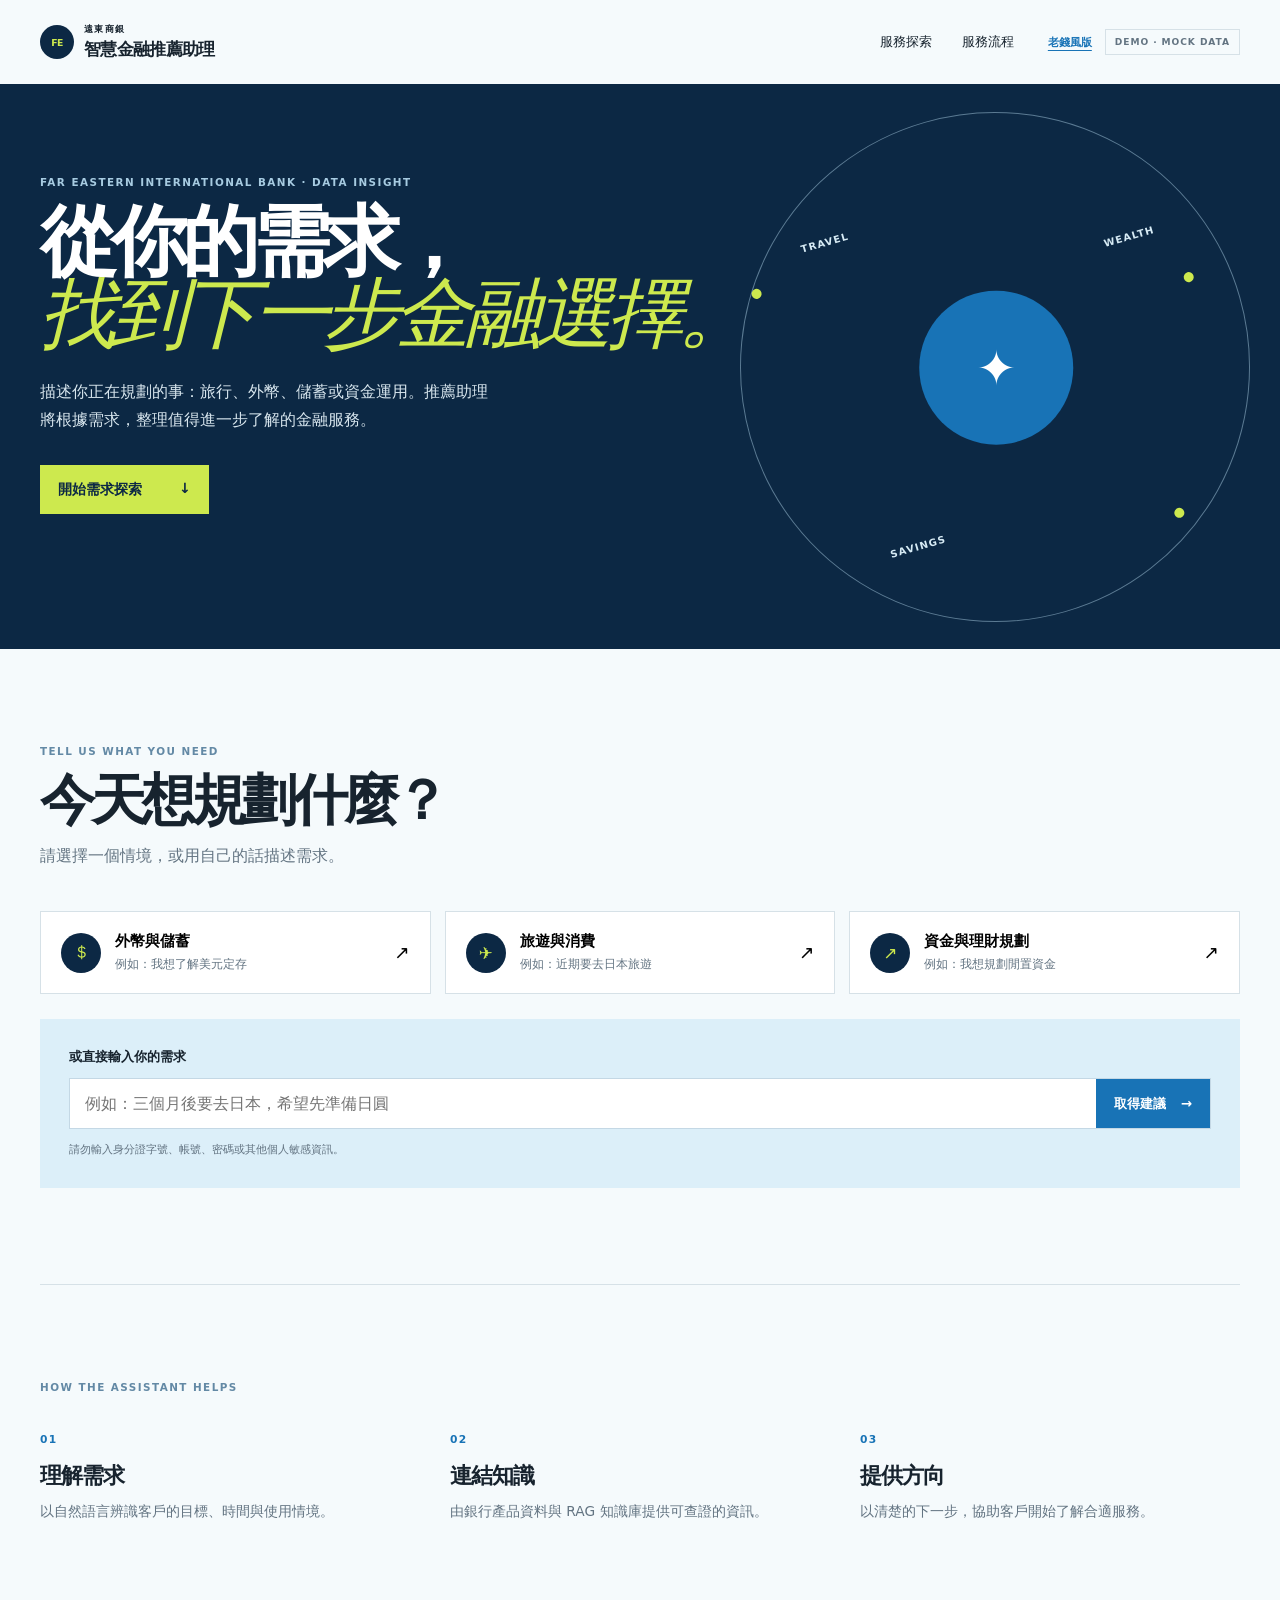
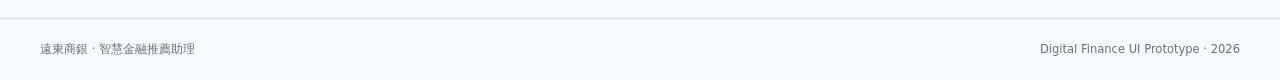
==== modern.html @ d06f3d7a "Add files via upload" ====
<!doctype html>
<html lang="zh-Hant">
  <head>
    <meta charset="UTF-8" />
    <meta name="viewport" content="width=device-width, initial-scale=1.0" />
    <meta name="description" content="遠東商銀智慧金融推薦助理介面示範：數位金融風格。" />
    <title>智慧金融推薦助理｜數位金融版</title>
    <link rel="stylesheet" href="modern.css" />
  </head>
  <body>
    <header class="site-header">
      <a class="brand" href="#top"><span class="brand-mark">FE</span><span><small>遠東商銀</small>智慧金融推薦助理</span></a>
      <nav><a href="#advisor">服務探索</a><a href="#how-it-works">服務流程</a></nav>
      <div class="header-actions"><a class="style-switch" href="index.html">老錢風版</a><span class="demo-badge">DEMO · MOCK DATA</span></div>
    </header>
    <main id="top">
      <section class="hero">
        <div class="hero-content"><p class="eyebrow">FAR EASTERN INTERNATIONAL BANK · DATA INSIGHT</p><h1>從你的需求，<br /><em>找到下一步金融選擇。</em></h1><p class="hero-copy">描述你正在規劃的事：旅行、外幣、儲蓄或資金運用。推薦助理將根據需求，整理值得進一步了解的金融服務。</p><a class="primary-button" href="#advisor">開始需求探索 <span>↓</span></a></div>
        <div class="hero-orbit" aria-hidden="true"><div class="orbit-center">✦</div><span class="dot dot-one"></span><span class="dot dot-two"></span><span class="dot dot-three"></span><p class="label one">TRAVEL</p><p class="label two">SAVINGS</p><p class="label three">WEALTH</p></div>
      </section>
      <section class="advisor-section" id="advisor">
        <div class="section-intro"><p class="eyebrow">TELL US WHAT YOU NEED</p><h2>今天想規劃什麼？</h2><p>請選擇一個情境，或用自己的話描述需求。</p></div>
        <div class="scenario-list"><button class="scenario-card" data-scenario="deposit" type="button"><span class="scenario-icon">＄</span><span><b>外幣與儲蓄</b><small>例如：我想了解美元定存</small></span><i>↗</i></button><button class="scenario-card" data-scenario="travel" type="button"><span class="scenario-icon">✈</span><span><b>旅遊與消費</b><small>例如：近期要去日本旅遊</small></span><i>↗</i></button><button class="scenario-card" data-scenario="wealth" type="button"><span class="scenario-icon">↗</span><span><b>資金與理財規劃</b><small>例如：我想規劃閒置資金</small></span><i>↗</i></button></div>
        <form class="need-form" id="needForm"><label for="customerNeed">或直接輸入你的需求</label><div class="input-row"><input id="customerNeed" name="customerNeed" placeholder="例如：三個月後要去日本，希望先準備日圓" required /><button type="submit">取得建議 <span>→</span></button></div><p class="form-note">請勿輸入身分證字號、帳號、密碼或其他個人敏感資訊。</p></form>
      </section>
      <section class="result-section" id="recommendations" hidden aria-live="polite"><div class="result-heading"><div><p class="eyebrow">PERSONALISED RESULT · MOCK</p><h2>你可能想進一步了解</h2></div><button class="reset-button" id="resetButton" type="button">重新探索</button></div><p class="need-summary" id="needSummary"></p><div class="recommendation-grid" id="recommendationGrid"></div><p class="disclaimer" id="disclaimer">此頁面為專案 UI 示意，所有推薦、數據及產品資訊皆為 mock data，不構成金融商品招攬、要約、投資或交易建議。正式服務上線前，應以遠東商銀公告及專人說明為準。</p></section>
      <section class="how-section" id="how-it-works"><p class="eyebrow">HOW THE ASSISTANT HELPS</p><div class="how-grid"><div><span>01</span><h3>理解需求</h3><p>以自然語言辨識客戶的目標、時間與使用情境。</p></div><div><span>02</span><h3>連結知識</h3><p>由銀行產品資料與 RAG 知識庫提供可查證的資訊。</p></div><div><span>03</span><h3>提供方向</h3><p>以清楚的下一步，協助客戶開始了解合適服務。</p></div></div></section>
    </main>
    <footer><span>遠東商銀 · 智慧金融推薦助理</span><span>Digital Finance UI Prototype · 2026</span></footer>
    <script src="script.js"></script>
  </body>
</html>
---- modern.css ----
:root { --navy:#0c2844; --blue:#1873b6; --sky:#dceff9; --ice:#f5fafc; --ink:#17232e; --muted:#637482; --line:#d6e1e7; --lime:#cde94e; }
*{box-sizing:border-box}html{scroll-behavior:smooth}body{background:var(--ice);color:var(--ink);font-family:Inter,ui-sans-serif,system-ui,-apple-system,BlinkMacSystemFont,"Segoe UI",sans-serif;margin:0}a{color:inherit;text-decoration:none}button,input{font:inherit}.site-header,footer{align-items:center;display:flex;justify-content:space-between;margin:auto;max-width:1280px;padding:23px 40px}.brand{align-items:center;display:flex;font-size:1.06rem;font-weight:780;gap:10px;letter-spacing:-.04em}.brand small{display:block;font-size:.58rem;font-weight:700;letter-spacing:.14em;margin-bottom:2px}.brand-mark{align-items:center;background:var(--navy);border-radius:50%;color:var(--lime);display:flex;font-size:.58rem;height:34px;justify-content:center;letter-spacing:-.06em;width:34px}nav{display:flex;gap:30px;margin-left:auto;margin-right:34px}nav a{font-size:.82rem}.header-actions{align-items:center;display:flex;gap:13px}.style-switch{color:var(--blue);font-size:.69rem;font-weight:700;text-decoration:underline;text-underline-offset:4px}.demo-badge{border:1px solid var(--line);color:var(--muted);font-size:.57rem;font-weight:700;letter-spacing:.1em;padding:7px 9px}.hero{background:var(--navy);color:white;min-height:565px;overflow:hidden;padding:92px max(40px,calc((100% - 1200px)/2));position:relative}.hero-content{position:relative;z-index:1}.eyebrow{color:#6389a5;font-size:.65rem;font-weight:750;letter-spacing:.14em;margin:0 0 18px}.hero .eyebrow{color:#a7cbe1}.hero h1,.section-intro h2,.result-heading h2{font-size:clamp(2.7rem,6vw,5.65rem);letter-spacing:-.08em;line-height:.94;margin:0 0 27px}.hero h1 em{color:var(--lime);font-family:Georgia,serif;font-weight:400}.hero-copy{color:#d8e6ee;font-size:1.02rem;line-height:1.7;max-width:460px}.primary-button{background:var(--lime);color:var(--navy);display:inline-flex;font-size:.88rem;font-weight:760;gap:37px;margin-top:15px;padding:15px 18px}.hero-orbit{border:1px solid rgba(187,221,241,.45);border-radius:50%;height:510px;position:absolute;right:max(-55px,calc((100vw - 1220px)/2));top:28px;transform:rotate(-16deg);width:510px}.orbit-center{align-items:center;background:var(--blue);border-radius:50%;display:flex;font-size:3rem;height:154px;justify-content:center;left:178px;position:absolute;top:178px;transform:rotate(16deg);width:154px}.dot{background:var(--lime);border-radius:50%;height:10px;position:absolute;width:10px}.dot-one{left:40px;top:113px}.dot-two{bottom:58px;right:112px}.dot-three{right:38px;top:216px}.label{color:#d7ebf5;font-size:.62rem;font-weight:750;letter-spacing:.12em;position:absolute}.one{left:100px;top:72px}.two{bottom:87px;left:102px}.three{right:63px;top:150px}.advisor-section,.result-section,.how-section{margin:auto;max-width:1200px;padding:96px 0}.section-intro{max-width:630px}.section-intro h2,.result-heading h2{font-size:clamp(2.2rem,4.3vw,4.1rem);margin-bottom:14px}.section-intro>p:last-child{color:var(--muted);line-height:1.6}.scenario-list{display:grid;gap:14px;grid-template-columns:repeat(3,1fr);margin:43px 0 25px}.scenario-card{align-items:center;background:white;border:1px solid var(--line);cursor:pointer;display:flex;gap:14px;padding:20px;text-align:left;transition:.2s}.scenario-card:hover,.scenario-card.is-selected{background:var(--sky);border-color:var(--blue);transform:translateY(-3px)}.scenario-icon{align-items:center;background:var(--navy);border-radius:50%;color:var(--lime);display:flex;flex:0 0 auto;font-size:1.05rem;height:40px;justify-content:center;width:40px}.scenario-card b,.scenario-card small{display:block}.scenario-card b{font-size:.93rem}.scenario-card small{color:var(--muted);font-size:.72rem;line-height:1.45;margin-top:5px}.scenario-card i{font-size:1.15rem;font-style:normal;margin-left:auto}.need-form{background:var(--sky);padding:29px}.need-form label{display:block;font-size:.82rem;font-weight:700;margin-bottom:12px}.input-row{background:white;border:1px solid #c4d8e5;display:flex}.input-row input{border:0;min-width:0;outline:0;padding:15px;width:100%}.input-row button{background:var(--blue);border:0;color:white;cursor:pointer;font-size:.84rem;font-weight:700;padding:0 18px;white-space:nowrap}.input-row button span{margin-left:10px}.form-note,.disclaimer{color:var(--muted);font-size:.71rem;line-height:1.55;margin:12px 0 0}.result-section{border-top:1px solid var(--line);padding-top:75px}.result-heading{align-items:end;display:flex;justify-content:space-between}.reset-button{background:transparent;border:1px solid var(--navy);color:var(--navy);cursor:pointer;padding:10px 14px}.need-summary{color:var(--muted);margin:25px 0}.recommendation-grid{display:grid;gap:16px;grid-template-columns:repeat(3,1fr)}.recommendation-card{background:white;border:1px solid var(--line);border-top:3px solid var(--blue);padding:24px}.recommendation-card .product-type{color:var(--blue);font-size:.64rem;font-weight:750;letter-spacing:.12em}.recommendation-card h3{font-size:1.4rem;letter-spacing:-.05em;margin:12px 0}.recommendation-card p{color:var(--muted);font-size:.85rem;line-height:1.62;min-height:68px}.recommendation-card a{border-bottom:1px solid var(--ink);display:inline-block;font-size:.79rem;font-weight:700;margin-top:12px;padding-bottom:3px}.disclaimer{border-top:1px solid var(--line);margin-top:30px;padding-top:18px}.how-section{border-top:1px solid var(--line)}.how-grid{display:grid;gap:30px;grid-template-columns:repeat(3,1fr);margin-top:35px}.how-grid span{color:var(--blue);font-size:.67rem;font-weight:750;letter-spacing:.11em}.how-grid h3{font-size:1.4rem;letter-spacing:-.04em;margin:13px 0 9px}.how-grid p{color:var(--muted);font-size:.86rem;line-height:1.6;margin:0}footer{border-top:1px solid var(--line);color:var(--muted);font-size:.72rem}@media(max-width:820px){.site-header,footer{padding:18px 20px}nav{display:none}.header-actions{gap:7px}.style-switch{font-size:.6rem}.demo-badge{font-size:.47rem}.hero{min-height:630px;padding:70px 20px}.hero-orbit{height:350px;right:-112px;top:300px;width:350px}.orbit-center{height:107px;left:121px;top:121px;width:107px}.advisor-section,.result-section,.how-section{padding:65px 20px}.scenario-list,.recommendation-grid,.how-grid{grid-template-columns:1fr}.scenario-list{margin-top:30px}.result-heading{align-items:start;gap:15px}.input-row{display:block}.input-row button{padding:13px 15px;width:100%}.need-form{padding:20px}footer{align-items:flex-start;flex-direction:column;gap:10px}}
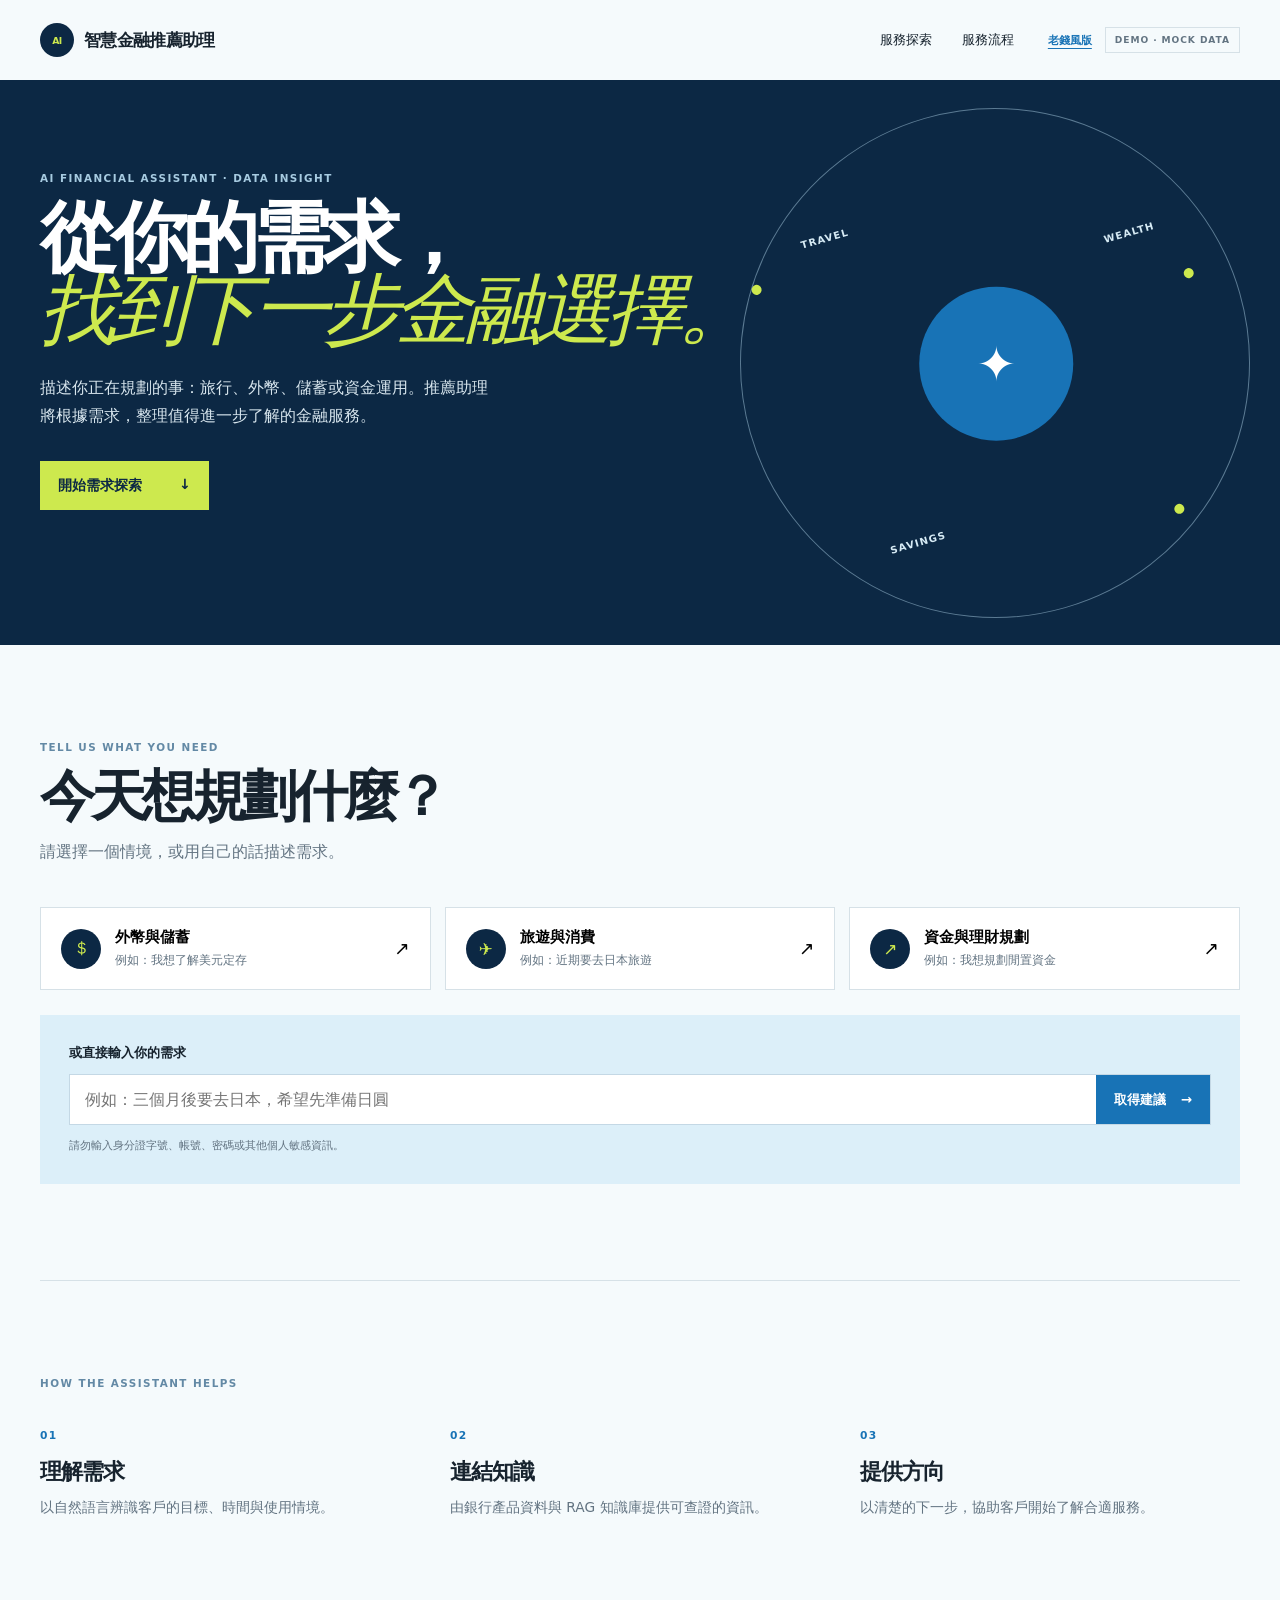
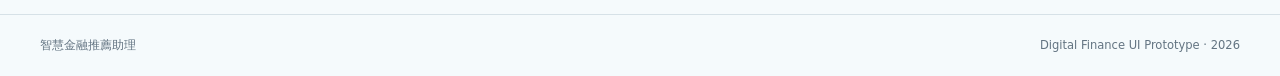
==== commit 78473e99: "Update GitHub Pages demo" ====
--- a/modern.html
+++ b/modern.html
@@ -3,19 +3,19 @@
   <head>
     <meta charset="UTF-8" />
     <meta name="viewport" content="width=device-width, initial-scale=1.0" />
-    <meta name="description" content="遠東商銀智慧金融推薦助理介面示範：數位金融風格。" />
+    <meta name="description" content="智慧金融推薦助理介面示範：數位金融風格。" />
     <title>智慧金融推薦助理｜數位金融版</title>
     <link rel="stylesheet" href="modern.css" />
   </head>
   <body>
     <header class="site-header">
-      <a class="brand" href="#top"><span class="brand-mark">FE</span><span><small>遠東商銀</small>智慧金融推薦助理</span></a>
+      <a class="brand" href="#top"><span class="brand-mark">AI</span><span>智慧金融推薦助理</span></a>
       <nav><a href="#advisor">服務探索</a><a href="#how-it-works">服務流程</a></nav>
       <div class="header-actions"><a class="style-switch" href="index.html">老錢風版</a><span class="demo-badge">DEMO · MOCK DATA</span></div>
     </header>
     <main id="top">
       <section class="hero">
-        <div class="hero-content"><p class="eyebrow">FAR EASTERN INTERNATIONAL BANK · DATA INSIGHT</p><h1>從你的需求，<br /><em>找到下一步金融選擇。</em></h1><p class="hero-copy">描述你正在規劃的事：旅行、外幣、儲蓄或資金運用。推薦助理將根據需求，整理值得進一步了解的金融服務。</p><a class="primary-button" href="#advisor">開始需求探索 <span>↓</span></a></div>
+        <div class="hero-content"><p class="eyebrow">AI FINANCIAL ASSISTANT · DATA INSIGHT</p><h1>從你的需求，<br /><em>找到下一步金融選擇。</em></h1><p class="hero-copy">描述你正在規劃的事：旅行、外幣、儲蓄或資金運用。推薦助理將根據需求，整理值得進一步了解的金融服務。</p><a class="primary-button" href="#advisor">開始需求探索 <span>↓</span></a></div>
         <div class="hero-orbit" aria-hidden="true"><div class="orbit-center">✦</div><span class="dot dot-one"></span><span class="dot dot-two"></span><span class="dot dot-three"></span><p class="label one">TRAVEL</p><p class="label two">SAVINGS</p><p class="label three">WEALTH</p></div>
       </section>
       <section class="advisor-section" id="advisor">
@@ -23,10 +23,10 @@
         <div class="scenario-list"><button class="scenario-card" data-scenario="deposit" type="button"><span class="scenario-icon">＄</span><span><b>外幣與儲蓄</b><small>例如：我想了解美元定存</small></span><i>↗</i></button><button class="scenario-card" data-scenario="travel" type="button"><span class="scenario-icon">✈</span><span><b>旅遊與消費</b><small>例如：近期要去日本旅遊</small></span><i>↗</i></button><button class="scenario-card" data-scenario="wealth" type="button"><span class="scenario-icon">↗</span><span><b>資金與理財規劃</b><small>例如：我想規劃閒置資金</small></span><i>↗</i></button></div>
         <form class="need-form" id="needForm"><label for="customerNeed">或直接輸入你的需求</label><div class="input-row"><input id="customerNeed" name="customerNeed" placeholder="例如：三個月後要去日本，希望先準備日圓" required /><button type="submit">取得建議 <span>→</span></button></div><p class="form-note">請勿輸入身分證字號、帳號、密碼或其他個人敏感資訊。</p></form>
       </section>
-      <section class="result-section" id="recommendations" hidden aria-live="polite"><div class="result-heading"><div><p class="eyebrow">PERSONALISED RESULT · MOCK</p><h2>你可能想進一步了解</h2></div><button class="reset-button" id="resetButton" type="button">重新探索</button></div><p class="need-summary" id="needSummary"></p><div class="recommendation-grid" id="recommendationGrid"></div><p class="disclaimer" id="disclaimer">此頁面為專案 UI 示意，所有推薦、數據及產品資訊皆為 mock data，不構成金融商品招攬、要約、投資或交易建議。正式服務上線前，應以遠東商銀公告及專人說明為準。</p></section>
+      <section class="result-section" id="recommendations" hidden aria-live="polite"><div class="result-heading"><div><p class="eyebrow">PERSONALISED RESULT · MOCK</p><h2>你可能想進一步了解</h2></div><button class="reset-button" id="resetButton" type="button">重新探索</button></div><p class="need-summary" id="needSummary"></p><div class="recommendation-grid" id="recommendationGrid"></div><p class="disclaimer" id="disclaimer">此頁面為專案 UI 示意，所有推薦、數據及產品資訊皆為 mock data，不構成金融商品招攬、要約、投資或交易建議。正式服務上線前，應以公告及專人說明為準。</p></section>
       <section class="how-section" id="how-it-works"><p class="eyebrow">HOW THE ASSISTANT HELPS</p><div class="how-grid"><div><span>01</span><h3>理解需求</h3><p>以自然語言辨識客戶的目標、時間與使用情境。</p></div><div><span>02</span><h3>連結知識</h3><p>由銀行產品資料與 RAG 知識庫提供可查證的資訊。</p></div><div><span>03</span><h3>提供方向</h3><p>以清楚的下一步，協助客戶開始了解合適服務。</p></div></div></section>
     </main>
-    <footer><span>遠東商銀 · 智慧金融推薦助理</span><span>Digital Finance UI Prototype · 2026</span></footer>
+    <footer><span>智慧金融推薦助理</span><span>Digital Finance UI Prototype · 2026</span></footer>
     <script src="script.js"></script>
   </body>
 </html>
